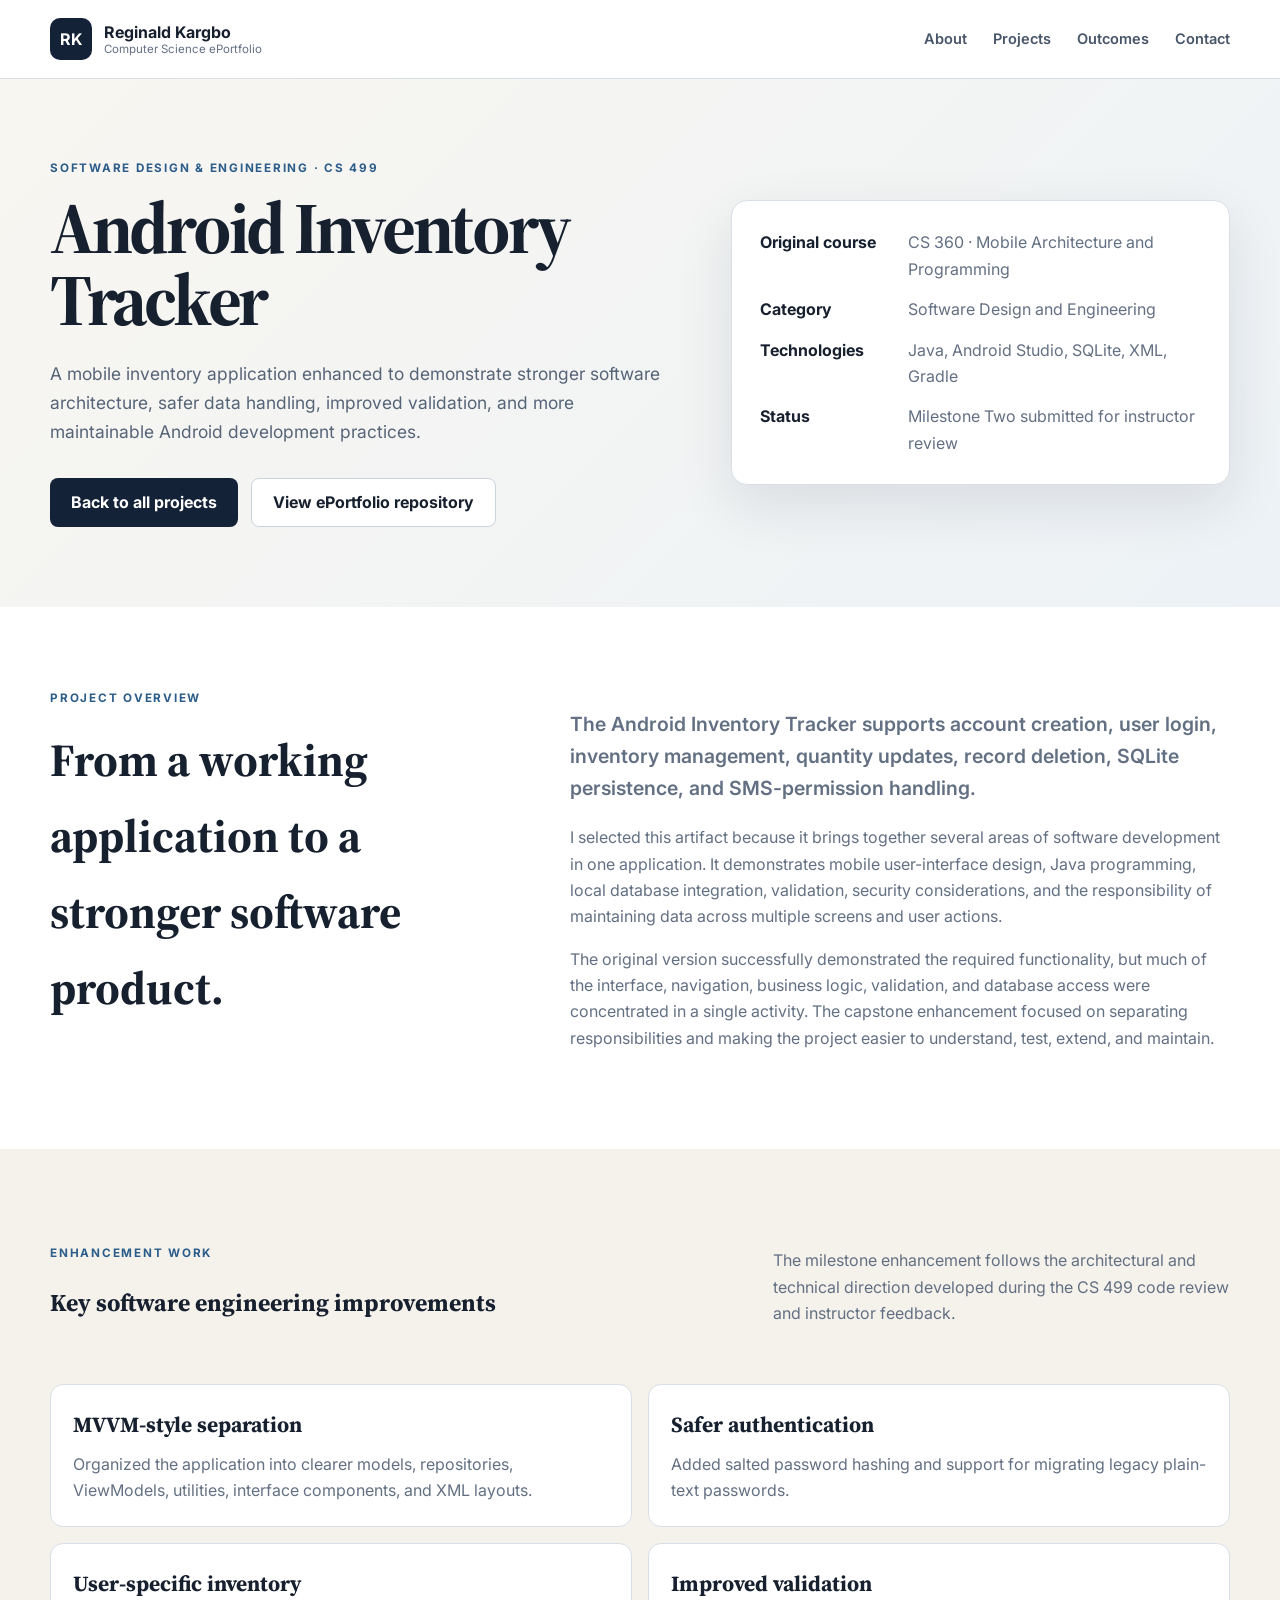
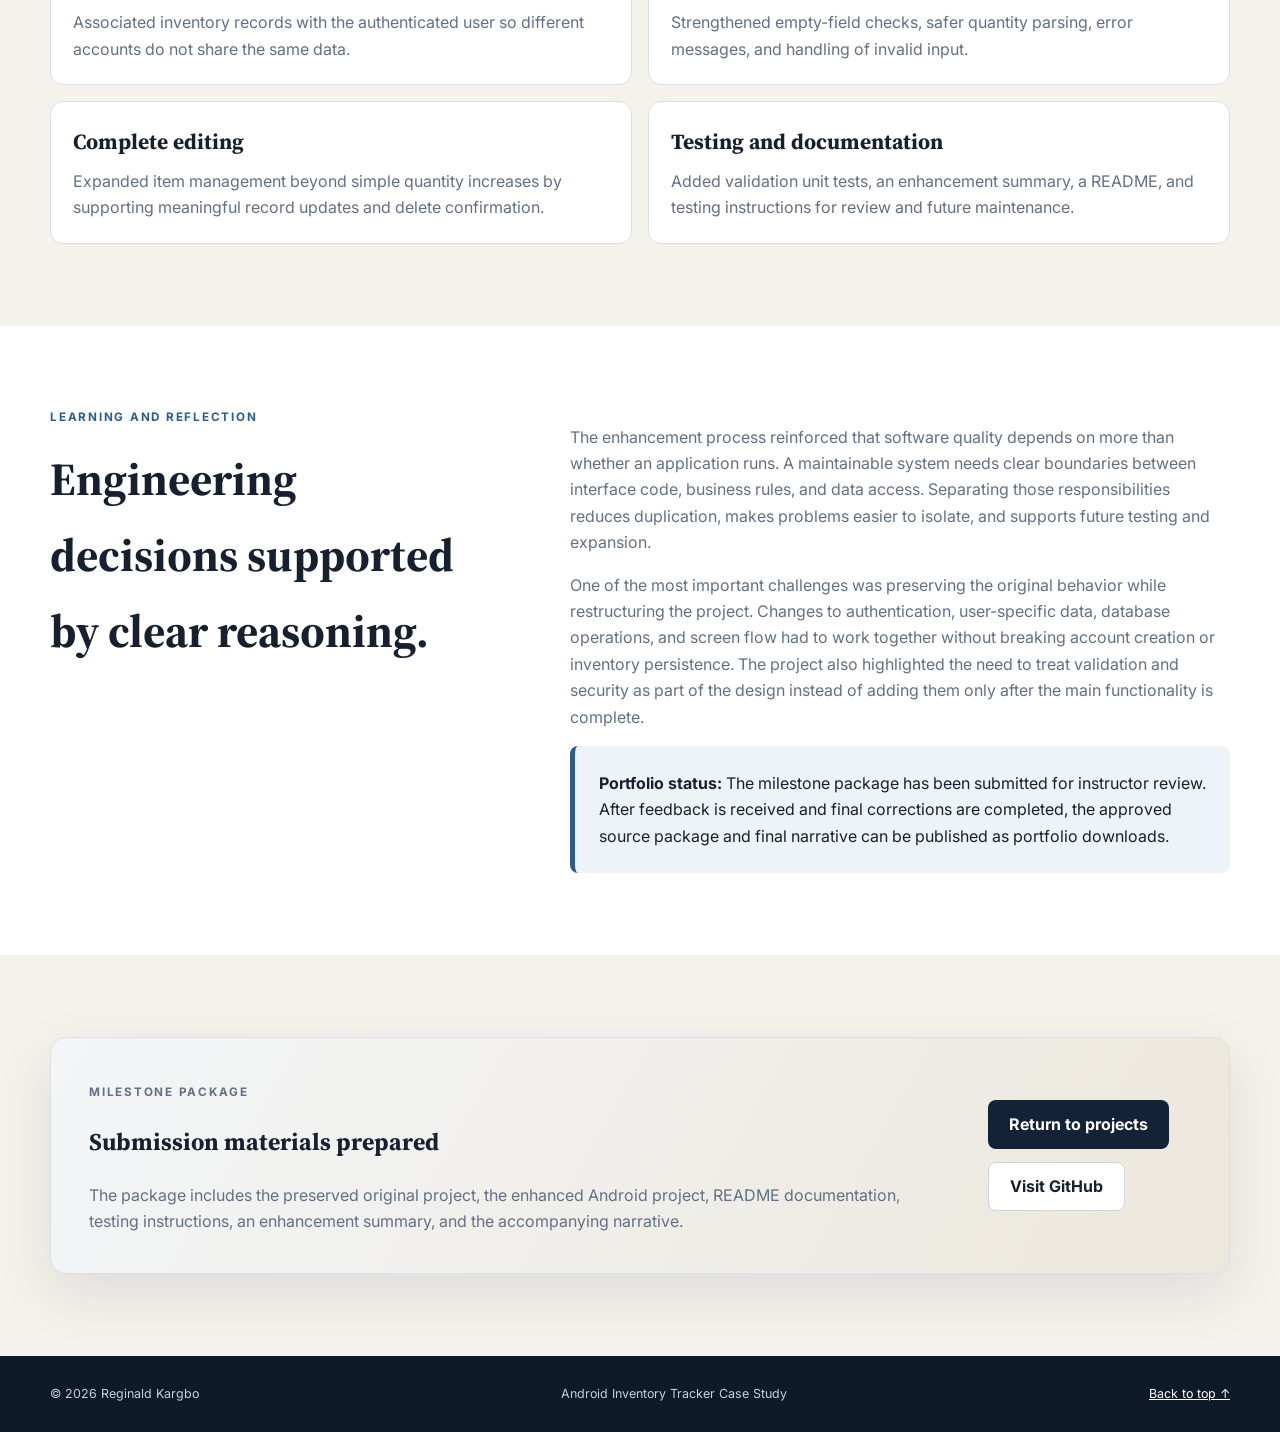
==== android-inventory-tracker.html @ a718a863 "Add Android Inventory Tracker case study page" ====
<!DOCTYPE html>
<html lang="en">
<head>
<meta charset="UTF-8"><meta name="viewport" content="width=device-width,initial-scale=1">
<meta name="description" content="Android Inventory Tracker case study by Reginald Kargbo">
<title>Android Inventory Tracker | Reginald Kargbo</title>
<link rel="preconnect" href="https://fonts.googleapis.com"><link rel="preconnect" href="https://fonts.gstatic.com" crossorigin>
<link href="https://fonts.googleapis.com/css2?family=Inter:wght@400;500;600;700&family=Source+Serif+4:wght@600;700&display=swap" rel="stylesheet">
<link rel="stylesheet" href="styles.css">
</head>
<body>
<header class="site-header"><div class="container nav">
<a class="brand" href="index.html#home"><span>RK</span><div><strong>Reginald Kargbo</strong><small>Computer Science ePortfolio</small></div></a>
<nav><a href="index.html#about">About</a><a href="index.html#projects">Projects</a><a href="index.html#outcomes">Outcomes</a><a href="index.html#contact">Contact</a></nav>
</div></header>
<main>
<section class="case-hero"><div class="container case-hero-grid">
<div><p class="eyebrow">Software Design & Engineering · CS 499</p><h1>Android Inventory Tracker</h1><p class="lead">A mobile inventory application enhanced to demonstrate stronger software architecture, safer data handling, improved validation, and more maintainable Android development practices.</p><div class="actions"><a class="btn primary" href="index.html#projects">Back to all projects</a><a class="btn secondary" href="https://github.com/reginald441/CS499-Computer-Science-Capstone" target="_blank">View ePortfolio repository</a></div></div>
<aside class="case-summary"><dl><dt>Original course</dt><dd>CS 360 · Mobile Architecture and Programming</dd><dt>Category</dt><dd>Software Design and Engineering</dd><dt>Technologies</dt><dd>Java, Android Studio, SQLite, XML, Gradle</dd><dt>Status</dt><dd>Milestone Two submitted for instructor review</dd></dl></aside>
</div></section>
<section class="case-section"><div class="container case-grid"><div><p class="label">Project overview</p><h2>From a working application to a stronger software product.</h2></div><div class="case-copy"><p class="large">The Android Inventory Tracker supports account creation, user login, inventory management, quantity updates, record deletion, SQLite persistence, and SMS-permission handling.</p><p>I selected this artifact because it brings together several areas of software development in one application. It demonstrates mobile user-interface design, Java programming, local database integration, validation, security considerations, and the responsibility of maintaining data across multiple screens and user actions.</p><p>The original version successfully demonstrated the required functionality, but much of the interface, navigation, business logic, validation, and database access were concentrated in a single activity. The capstone enhancement focused on separating responsibilities and making the project easier to understand, test, extend, and maintain.</p></div></div></section>
<section class="case-section alt"><div class="container"><div class="section-head"><div><p class="label">Enhancement work</p><h2>Key software engineering improvements</h2></div><p>The milestone enhancement follows the architectural and technical direction developed during the CS 499 code review and instructor feedback.</p></div><div class="feature-list">
<div class="feature-card"><h3>MVVM-style separation</h3><p>Organized the application into clearer models, repositories, ViewModels, utilities, interface components, and XML layouts.</p></div>
<div class="feature-card"><h3>Safer authentication</h3><p>Added salted password hashing and support for migrating legacy plain-text passwords.</p></div>
<div class="feature-card"><h3>User-specific inventory</h3><p>Associated inventory records with the authenticated user so different accounts do not share the same data.</p></div>
<div class="feature-card"><h3>Improved validation</h3><p>Strengthened empty-field checks, safer quantity parsing, error messages, and handling of invalid input.</p></div>
<div class="feature-card"><h3>Complete editing</h3><p>Expanded item management beyond simple quantity increases by supporting meaningful record updates and delete confirmation.</p></div>
<div class="feature-card"><h3>Testing and documentation</h3><p>Added validation unit tests, an enhancement summary, a README, and testing instructions for review and future maintenance.</p></div>
</div></div></section>
<section class="case-section"><div class="container case-grid"><div><p class="label">Learning and reflection</p><h2>Engineering decisions supported by clear reasoning.</h2></div><div class="case-copy"><p>The enhancement process reinforced that software quality depends on more than whether an application runs. A maintainable system needs clear boundaries between interface code, business rules, and data access. Separating those responsibilities reduces duplication, makes problems easier to isolate, and supports future testing and expansion.</p><p>One of the most important challenges was preserving the original behavior while restructuring the project. Changes to authentication, user-specific data, database operations, and screen flow had to work together without breaking account creation or inventory persistence. The project also highlighted the need to treat validation and security as part of the design instead of adding them only after the main functionality is complete.</p><div class="milestone-note"><strong>Portfolio status:</strong> The milestone package has been submitted for instructor review. After feedback is received and final corrections are completed, the approved source package and final narrative can be published as portfolio downloads.</div></div></div></section>
<section class="case-section alt"><div class="container download-panel"><div><p class="label">Milestone package</p><h2>Submission materials prepared</h2><p>The package includes the preserved original project, the enhanced Android project, README documentation, testing instructions, an enhancement summary, and the accompanying narrative.</p></div><div class="contact-actions"><a class="btn primary" href="index.html#projects">Return to projects</a><a class="btn secondary" href="https://github.com/reginald441" target="_blank">Visit GitHub</a></div></div></section>
</main>
<footer><div class="container foot"><span>© 2026 Reginald Kargbo</span><span>Android Inventory Tracker Case Study</span><a href="#top">Back to top ↑</a></div></footer>
</body></html>
---- styles.css ----
:root{--navy:#142238;--navy2:#1d304d;--cream:#f5f2ec;--white:#fff;--ink:#17202e;--muted:#637083;--line:#d9dfe7;--blue:#2c5d8a;--gold:#b88938;--green:#477464;--shadow:0 20px 55px rgba(20,34,56,.10)}
*{box-sizing:border-box}html{scroll-behavior:smooth}body{margin:0;font-family:Inter,sans-serif;color:var(--ink);background:var(--cream);line-height:1.65}a{color:inherit}.container{width:min(1180px,calc(100% - 48px));margin:auto}
.site-header{position:sticky;top:0;z-index:50;background:rgba(255,255,255,.96);border-bottom:1px solid var(--line);backdrop-filter:blur(14px)}.nav{min-height:78px;display:flex;align-items:center;justify-content:space-between;gap:30px}.brand{display:flex;align-items:center;gap:12px;text-decoration:none}.brand>span{width:42px;height:42px;display:grid;place-items:center;border-radius:10px;background:var(--navy);color:#fff;font-weight:700}.brand div{display:flex;flex-direction:column;line-height:1.25}.brand small{font-size:.72rem;color:var(--muted)}nav{display:flex;gap:26px}nav a{text-decoration:none;font-size:.91rem;font-weight:600;color:#475569}nav a:hover{color:var(--blue)}
.hero{padding:88px 0;background:linear-gradient(135deg,#f8f6f1 0%,#eef2f6 100%)}.hero-grid{display:grid;grid-template-columns:1.15fr .85fr;gap:78px;align-items:center}.eyebrow,.label{margin:0 0 14px;text-transform:uppercase;letter-spacing:.15em;font-size:.73rem;font-weight:700;color:var(--blue)}h1,h2,h3{font-family:"Source Serif 4",serif}h1{margin:0 0 25px;font-size:clamp(3.3rem,6.2vw,6rem);line-height:.98;letter-spacing:-.045em;max-width:760px}.lead{max-width:720px;color:#566477;font-size:1.09rem}.actions,.quick-links,.contact-actions{display:flex;flex-wrap:wrap;gap:13px;align-items:center}.actions{margin-top:31px}.quick-links{margin-top:25px}.quick-links a,.text-link{font-weight:600;color:var(--blue);text-decoration:none}.btn{display:inline-flex;min-height:49px;align-items:center;justify-content:center;padding:0 21px;border-radius:8px;text-decoration:none;font-weight:700}.primary{background:var(--navy);color:#fff}.secondary{background:#fff;border:1px solid #cbd3dd}.portrait-card{position:relative;max-width:445px;margin-left:auto}.portrait-card img{width:100%;aspect-ratio:1/1.08;object-fit:cover;border-radius:18px;display:block;box-shadow:var(--shadow)}.portrait-caption{position:absolute;left:20px;right:20px;bottom:20px;display:flex;align-items:center;gap:12px;padding:15px;background:rgba(255,255,255,.94);border-radius:12px;box-shadow:0 12px 30px rgba(0,0,0,.15)}.portrait-caption>span{width:10px;height:10px;border-radius:50%;background:var(--green)}.portrait-caption div{display:flex;flex-direction:column}.portrait-caption small{color:var(--muted);font-size:.72rem}
.section{padding:96px 0}.about{background:#fff}.two-col{display:grid;grid-template-columns:.85fr 1.15fr;gap:90px}.section h2{font-size:clamp(2.4rem,4vw,4rem);line-height:1.05;margin:0}.large{font-size:1.22rem;font-weight:600}.two-col p{color:var(--muted)}.skills,.tags{display:flex;flex-wrap:wrap;gap:9px;margin-top:28px}.skills span,.tags span{padding:8px 12px;border:1px solid var(--line);border-radius:999px;background:#fafafa;font-size:.78rem;font-weight:600;color:#526071}
.projects{background:var(--cream)}.section-head{display:grid;grid-template-columns:1fr .7fr;gap:70px;align-items:end;margin-bottom:42px}.section-head>p{color:var(--muted)}.project-grid{display:grid;grid-template-columns:repeat(3,1fr);gap:22px}.project{background:#fff;border:1px solid var(--line);border-radius:16px;overflow:hidden;box-shadow:var(--shadow)}.project-bar{height:7px}.blue{background:var(--blue)}.gold{background:var(--gold)}.green{background:var(--green)}.project-body{padding:27px}.meta{display:flex;justify-content:space-between;gap:12px;font-size:.68rem;text-transform:uppercase;letter-spacing:.08em;color:var(--muted)}.meta b{font-size:.65rem}.project h3{font-size:2rem;line-height:1.1;margin:18px 0 6px}.course{font-size:.78rem;color:var(--muted);font-style:italic}.project h4{margin:23px 0 10px;font-size:.78rem;text-transform:uppercase;letter-spacing:.1em}.project ul{padding-left:18px;color:#566477}.project li+li{margin-top:7px}.project-link{display:inline-flex;margin-top:18px;color:var(--blue);font-weight:700;text-decoration:none}.project-link:hover{text-decoration:underline}
.outcomes{background:var(--navy);color:#fff}.label.light{color:#c9a75f}.outcomes .two-col p{color:#cbd5e1}.outcome-list{border-top:1px solid rgba(255,255,255,.18)}.outcome-list div{display:grid;grid-template-columns:50px 1fr;gap:15px;padding:21px 0;border-bottom:1px solid rgba(255,255,255,.18)}.outcome-list b{color:#d7b566}.outcome-list p{margin:0}
.contact{background:#fff}.contact-card{display:flex;align-items:center;justify-content:space-between;gap:55px;padding:52px 58px;border:1px solid var(--line);border-radius:18px;background:linear-gradient(120deg,#f3f5f7,#ece7dc);box-shadow:var(--shadow)}.contact-card p{max-width:700px;color:var(--muted)}footer{padding:28px 0;background:#0e1929;color:#c7d0dd}.foot{display:flex;justify-content:space-between;gap:25px;font-size:.78rem}.foot a{color:#fff}
.case-hero{padding:80px 0;background:linear-gradient(135deg,#f8f6f1 0%,#edf2f6 100%)}.case-hero-grid{display:grid;grid-template-columns:1.1fr .9fr;gap:70px;align-items:center}.case-hero h1{font-size:clamp(3rem,5.7vw,5.5rem)}.case-summary{padding:28px;border:1px solid var(--line);border-radius:16px;background:#fff;box-shadow:var(--shadow)}.case-summary dl{display:grid;grid-template-columns:130px 1fr;gap:14px 18px;margin:0}.case-summary dt{font-weight:700}.case-summary dd{margin:0;color:var(--muted)}.case-section{padding:82px 0;background:#fff}.case-section.alt{background:var(--cream)}.case-grid{display:grid;grid-template-columns:.8fr 1.2fr;gap:80px}.case-grid h2{font-size:clamp(2.2rem,3.6vw,3.5rem);margin:0}.case-copy p{color:var(--muted)}.feature-list{display:grid;grid-template-columns:repeat(2,1fr);gap:16px;margin-top:28px}.feature-card{padding:22px;border:1px solid var(--line);border-radius:13px;background:#fff}.feature-card h3{margin:0 0 8px;font-size:1.35rem}.feature-card p{margin:0;color:var(--muted)}.milestone-note{padding:24px;border-left:5px solid var(--blue);background:#eef3f8;border-radius:8px}.download-panel{display:flex;justify-content:space-between;align-items:center;gap:36px;padding:38px;border:1px solid var(--line);border-radius:16px;background:linear-gradient(120deg,#f3f5f7,#ece7dc);box-shadow:var(--shadow)}.download-panel p{margin:7px 0 0;color:var(--muted)}
@media(max-width:980px){.hero-grid,.two-col,.section-head,.case-hero-grid,.case-grid{grid-template-columns:1fr;gap:42px}.portrait-card{margin:0;max-width:520px}.project-grid{grid-template-columns:1fr}.contact-card,.download-panel{align-items:flex-start;flex-direction:column}.feature-list{grid-template-columns:1fr}}
@media(max-width:720px){.container{width:min(100% - 30px,1180px)}.nav{min-height:68px}.brand div,nav a:not(:last-child){display:none}nav{gap:12px}.hero{padding:64px 0}.section,.case-section{padding:70px 0}h1{font-size:clamp(2.8rem,13vw,4.2rem)}.contact-card{padding:32px 24px}.foot{flex-direction:column}.meta{align-items:flex-start;flex-direction:column}.case-summary dl{grid-template-columns:1fr}.download-panel{padding:28px 22px}}
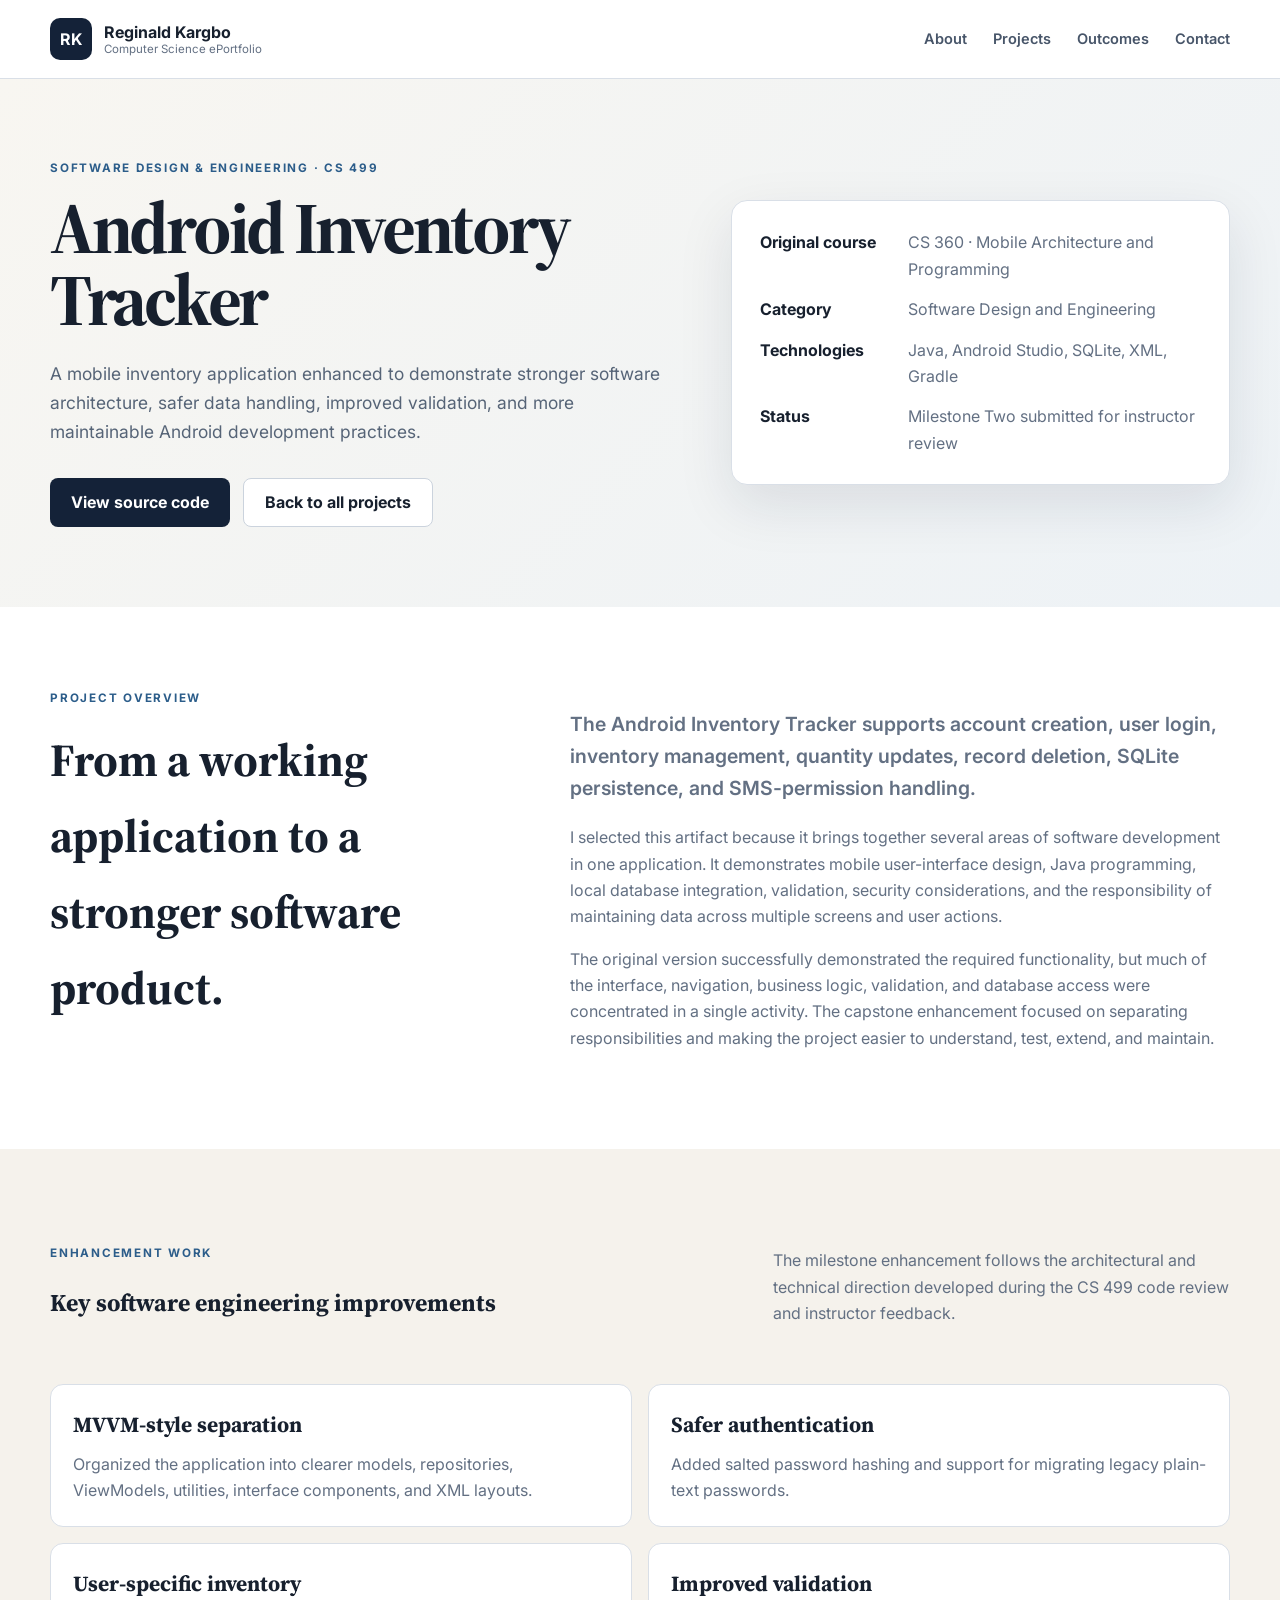
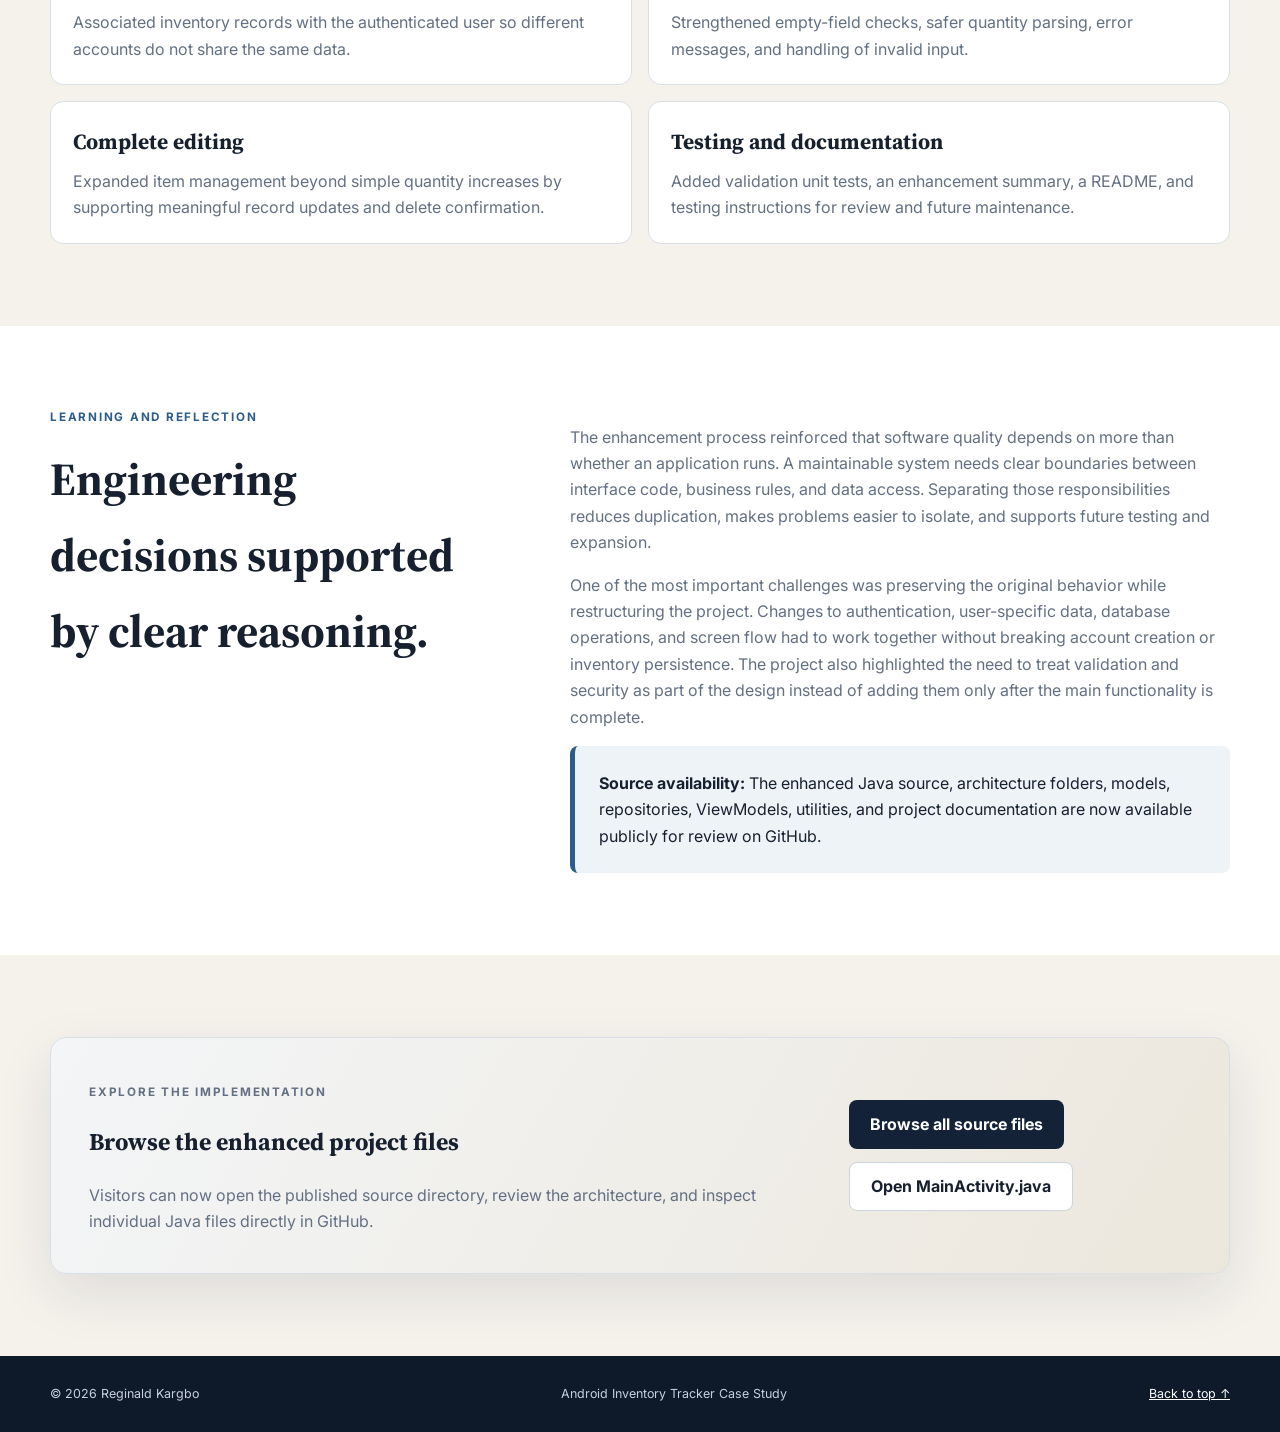
==== commit 6f0c77d6: "Link Android case study to browsable source code" ====
--- a/android-inventory-tracker.html
+++ b/android-inventory-tracker.html
@@ -15,7 +15,7 @@
 </div></header>
 <main>
 <section class="case-hero"><div class="container case-hero-grid">
-<div><p class="eyebrow">Software Design & Engineering · CS 499</p><h1>Android Inventory Tracker</h1><p class="lead">A mobile inventory application enhanced to demonstrate stronger software architecture, safer data handling, improved validation, and more maintainable Android development practices.</p><div class="actions"><a class="btn primary" href="index.html#projects">Back to all projects</a><a class="btn secondary" href="https://github.com/reginald441/CS499-Computer-Science-Capstone" target="_blank">View ePortfolio repository</a></div></div>
+<div><p class="eyebrow">Software Design & Engineering · CS 499</p><h1>Android Inventory Tracker</h1><p class="lead">A mobile inventory application enhanced to demonstrate stronger software architecture, safer data handling, improved validation, and more maintainable Android development practices.</p><div class="actions"><a class="btn primary" href="https://github.com/reginald441/CS499-Computer-Science-Capstone/tree/main/projects/android-inventory-tracker" target="_blank">View source code</a><a class="btn secondary" href="index.html#projects">Back to all projects</a></div></div>
 <aside class="case-summary"><dl><dt>Original course</dt><dd>CS 360 · Mobile Architecture and Programming</dd><dt>Category</dt><dd>Software Design and Engineering</dd><dt>Technologies</dt><dd>Java, Android Studio, SQLite, XML, Gradle</dd><dt>Status</dt><dd>Milestone Two submitted for instructor review</dd></dl></aside>
 </div></section>
 <section class="case-section"><div class="container case-grid"><div><p class="label">Project overview</p><h2>From a working application to a stronger software product.</h2></div><div class="case-copy"><p class="large">The Android Inventory Tracker supports account creation, user login, inventory management, quantity updates, record deletion, SQLite persistence, and SMS-permission handling.</p><p>I selected this artifact because it brings together several areas of software development in one application. It demonstrates mobile user-interface design, Java programming, local database integration, validation, security considerations, and the responsibility of maintaining data across multiple screens and user actions.</p><p>The original version successfully demonstrated the required functionality, but much of the interface, navigation, business logic, validation, and database access were concentrated in a single activity. The capstone enhancement focused on separating responsibilities and making the project easier to understand, test, extend, and maintain.</p></div></div></section>
@@ -27,8 +27,8 @@
 <div class="feature-card"><h3>Complete editing</h3><p>Expanded item management beyond simple quantity increases by supporting meaningful record updates and delete confirmation.</p></div>
 <div class="feature-card"><h3>Testing and documentation</h3><p>Added validation unit tests, an enhancement summary, a README, and testing instructions for review and future maintenance.</p></div>
 </div></div></section>
-<section class="case-section"><div class="container case-grid"><div><p class="label">Learning and reflection</p><h2>Engineering decisions supported by clear reasoning.</h2></div><div class="case-copy"><p>The enhancement process reinforced that software quality depends on more than whether an application runs. A maintainable system needs clear boundaries between interface code, business rules, and data access. Separating those responsibilities reduces duplication, makes problems easier to isolate, and supports future testing and expansion.</p><p>One of the most important challenges was preserving the original behavior while restructuring the project. Changes to authentication, user-specific data, database operations, and screen flow had to work together without breaking account creation or inventory persistence. The project also highlighted the need to treat validation and security as part of the design instead of adding them only after the main functionality is complete.</p><div class="milestone-note"><strong>Portfolio status:</strong> The milestone package has been submitted for instructor review. After feedback is received and final corrections are completed, the approved source package and final narrative can be published as portfolio downloads.</div></div></div></section>
-<section class="case-section alt"><div class="container download-panel"><div><p class="label">Milestone package</p><h2>Submission materials prepared</h2><p>The package includes the preserved original project, the enhanced Android project, README documentation, testing instructions, an enhancement summary, and the accompanying narrative.</p></div><div class="contact-actions"><a class="btn primary" href="index.html#projects">Return to projects</a><a class="btn secondary" href="https://github.com/reginald441" target="_blank">Visit GitHub</a></div></div></section>
+<section class="case-section"><div class="container case-grid"><div><p class="label">Learning and reflection</p><h2>Engineering decisions supported by clear reasoning.</h2></div><div class="case-copy"><p>The enhancement process reinforced that software quality depends on more than whether an application runs. A maintainable system needs clear boundaries between interface code, business rules, and data access. Separating those responsibilities reduces duplication, makes problems easier to isolate, and supports future testing and expansion.</p><p>One of the most important challenges was preserving the original behavior while restructuring the project. Changes to authentication, user-specific data, database operations, and screen flow had to work together without breaking account creation or inventory persistence. The project also highlighted the need to treat validation and security as part of the design instead of adding them only after the main functionality is complete.</p><div class="milestone-note"><strong>Source availability:</strong> The enhanced Java source, architecture folders, models, repositories, ViewModels, utilities, and project documentation are now available publicly for review on GitHub.</div></div></div></section>
+<section class="case-section alt"><div class="container download-panel"><div><p class="label">Explore the implementation</p><h2>Browse the enhanced project files</h2><p>Visitors can now open the published source directory, review the architecture, and inspect individual Java files directly in GitHub.</p></div><div class="contact-actions"><a class="btn primary" href="https://github.com/reginald441/CS499-Computer-Science-Capstone/tree/main/projects/android-inventory-tracker" target="_blank">Browse all source files</a><a class="btn secondary" href="https://github.com/reginald441/CS499-Computer-Science-Capstone/blob/main/projects/android-inventory-tracker/app/src/main/java/com/example/reginaldkargboandroidapp/MainActivity.java" target="_blank">Open MainActivity.java</a></div></div></section>
 </main>
 <footer><div class="container foot"><span>© 2026 Reginald Kargbo</span><span>Android Inventory Tracker Case Study</span><a href="#top">Back to top ↑</a></div></footer>
 </body></html>
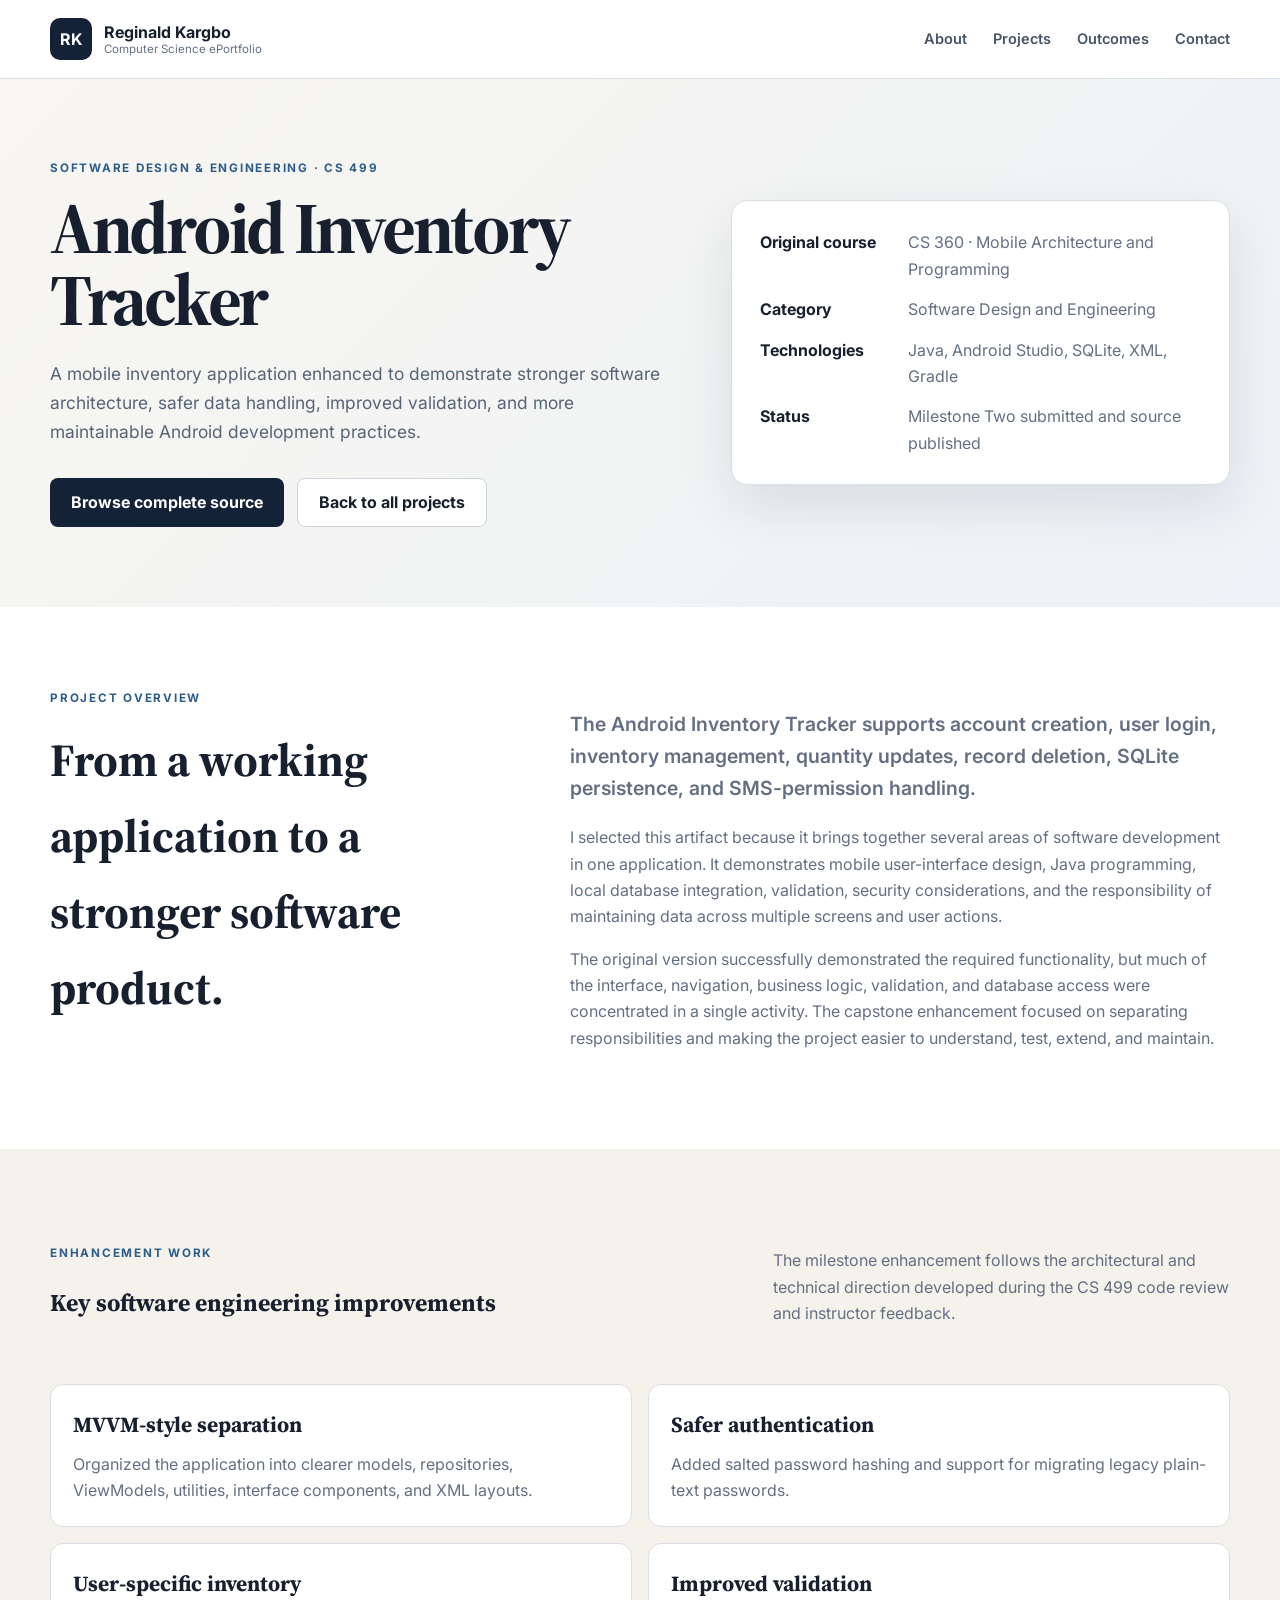
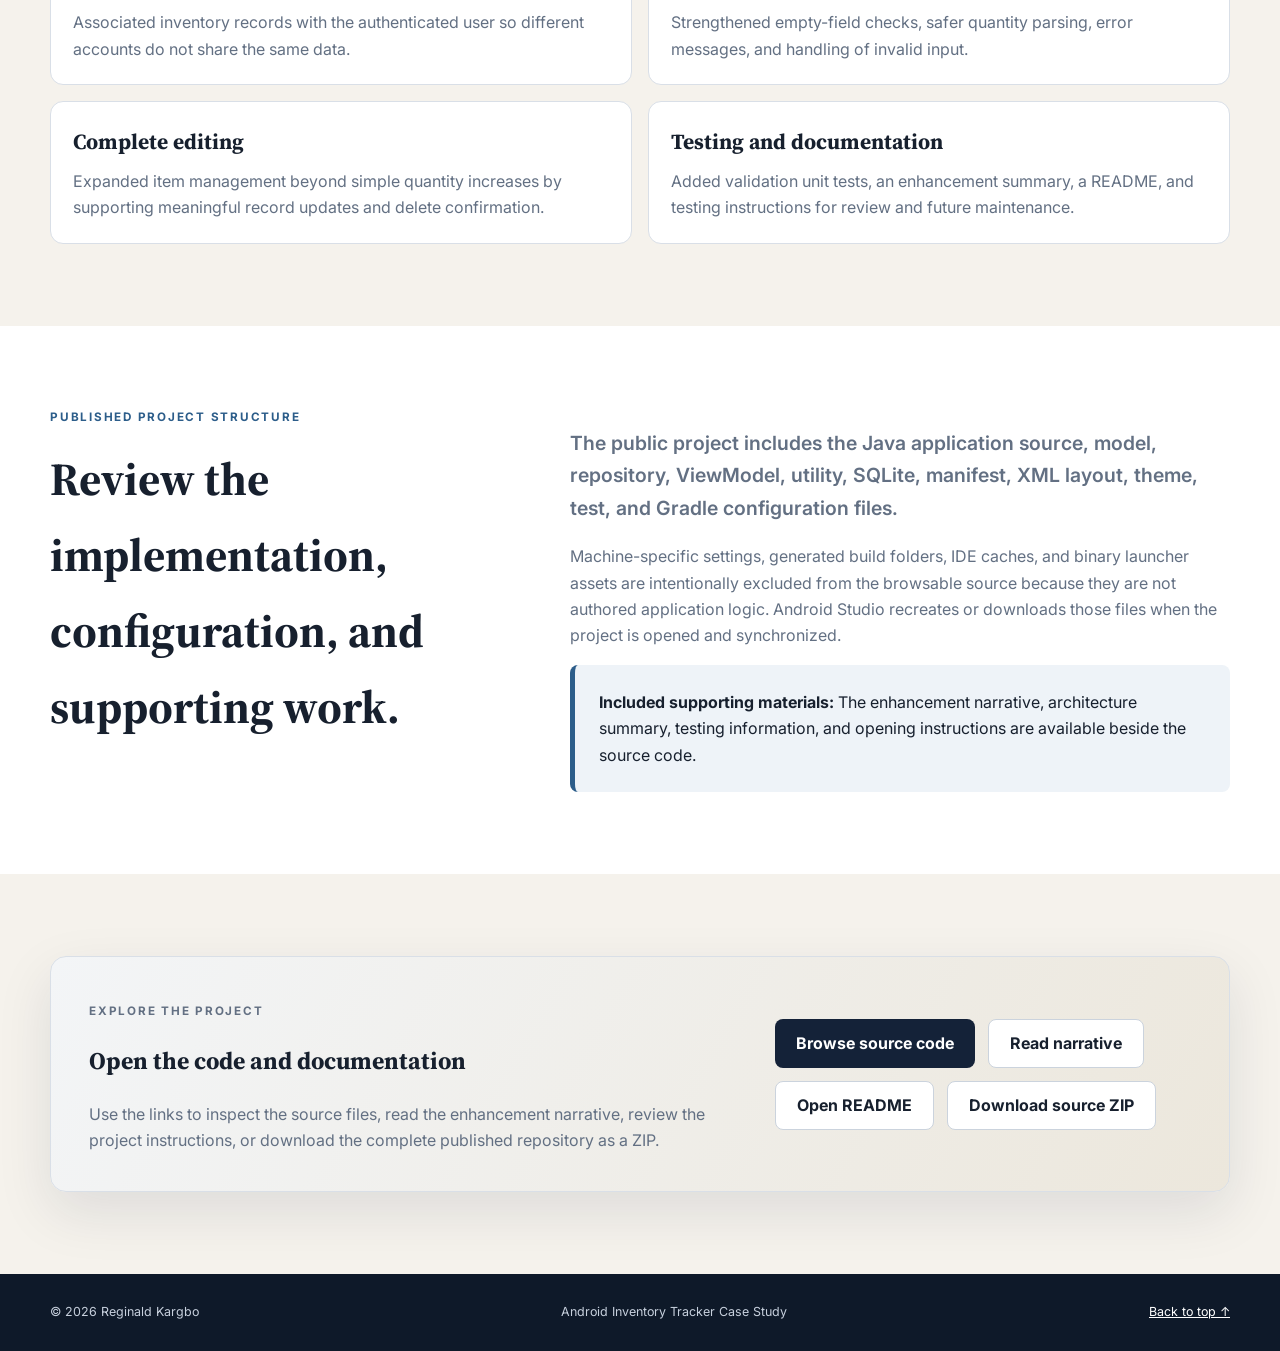
==== commit 6b131ac1: "Complete Android case study source and documentation links" ====
--- a/android-inventory-tracker.html
+++ b/android-inventory-tracker.html
@@ -15,8 +15,8 @@
 </div></header>
 <main>
 <section class="case-hero"><div class="container case-hero-grid">
-<div><p class="eyebrow">Software Design & Engineering · CS 499</p><h1>Android Inventory Tracker</h1><p class="lead">A mobile inventory application enhanced to demonstrate stronger software architecture, safer data handling, improved validation, and more maintainable Android development practices.</p><div class="actions"><a class="btn primary" href="https://github.com/reginald441/CS499-Computer-Science-Capstone/tree/main/projects/android-inventory-tracker" target="_blank">View source code</a><a class="btn secondary" href="index.html#projects">Back to all projects</a></div></div>
-<aside class="case-summary"><dl><dt>Original course</dt><dd>CS 360 · Mobile Architecture and Programming</dd><dt>Category</dt><dd>Software Design and Engineering</dd><dt>Technologies</dt><dd>Java, Android Studio, SQLite, XML, Gradle</dd><dt>Status</dt><dd>Milestone Two submitted for instructor review</dd></dl></aside>
+<div><p class="eyebrow">Software Design & Engineering · CS 499</p><h1>Android Inventory Tracker</h1><p class="lead">A mobile inventory application enhanced to demonstrate stronger software architecture, safer data handling, improved validation, and more maintainable Android development practices.</p><div class="actions"><a class="btn primary" href="https://github.com/reginald441/CS499-Computer-Science-Capstone/tree/main/projects/android-inventory-tracker" target="_blank">Browse complete source</a><a class="btn secondary" href="index.html#projects">Back to all projects</a></div></div>
+<aside class="case-summary"><dl><dt>Original course</dt><dd>CS 360 · Mobile Architecture and Programming</dd><dt>Category</dt><dd>Software Design and Engineering</dd><dt>Technologies</dt><dd>Java, Android Studio, SQLite, XML, Gradle</dd><dt>Status</dt><dd>Milestone Two submitted and source published</dd></dl></aside>
 </div></section>
 <section class="case-section"><div class="container case-grid"><div><p class="label">Project overview</p><h2>From a working application to a stronger software product.</h2></div><div class="case-copy"><p class="large">The Android Inventory Tracker supports account creation, user login, inventory management, quantity updates, record deletion, SQLite persistence, and SMS-permission handling.</p><p>I selected this artifact because it brings together several areas of software development in one application. It demonstrates mobile user-interface design, Java programming, local database integration, validation, security considerations, and the responsibility of maintaining data across multiple screens and user actions.</p><p>The original version successfully demonstrated the required functionality, but much of the interface, navigation, business logic, validation, and database access were concentrated in a single activity. The capstone enhancement focused on separating responsibilities and making the project easier to understand, test, extend, and maintain.</p></div></div></section>
 <section class="case-section alt"><div class="container"><div class="section-head"><div><p class="label">Enhancement work</p><h2>Key software engineering improvements</h2></div><p>The milestone enhancement follows the architectural and technical direction developed during the CS 499 code review and instructor feedback.</p></div><div class="feature-list">
@@ -27,8 +27,8 @@
 <div class="feature-card"><h3>Complete editing</h3><p>Expanded item management beyond simple quantity increases by supporting meaningful record updates and delete confirmation.</p></div>
 <div class="feature-card"><h3>Testing and documentation</h3><p>Added validation unit tests, an enhancement summary, a README, and testing instructions for review and future maintenance.</p></div>
 </div></div></section>
-<section class="case-section"><div class="container case-grid"><div><p class="label">Learning and reflection</p><h2>Engineering decisions supported by clear reasoning.</h2></div><div class="case-copy"><p>The enhancement process reinforced that software quality depends on more than whether an application runs. A maintainable system needs clear boundaries between interface code, business rules, and data access. Separating those responsibilities reduces duplication, makes problems easier to isolate, and supports future testing and expansion.</p><p>One of the most important challenges was preserving the original behavior while restructuring the project. Changes to authentication, user-specific data, database operations, and screen flow had to work together without breaking account creation or inventory persistence. The project also highlighted the need to treat validation and security as part of the design instead of adding them only after the main functionality is complete.</p><div class="milestone-note"><strong>Source availability:</strong> The enhanced Java source, architecture folders, models, repositories, ViewModels, utilities, and project documentation are now available publicly for review on GitHub.</div></div></div></section>
-<section class="case-section alt"><div class="container download-panel"><div><p class="label">Explore the implementation</p><h2>Browse the enhanced project files</h2><p>Visitors can now open the published source directory, review the architecture, and inspect individual Java files directly in GitHub.</p></div><div class="contact-actions"><a class="btn primary" href="https://github.com/reginald441/CS499-Computer-Science-Capstone/tree/main/projects/android-inventory-tracker" target="_blank">Browse all source files</a><a class="btn secondary" href="https://github.com/reginald441/CS499-Computer-Science-Capstone/blob/main/projects/android-inventory-tracker/app/src/main/java/com/example/reginaldkargboandroidapp/MainActivity.java" target="_blank">Open MainActivity.java</a></div></div></section>
+<section class="case-section"><div class="container case-grid"><div><p class="label">Published project structure</p><h2>Review the implementation, configuration, and supporting work.</h2></div><div class="case-copy"><p class="large">The public project includes the Java application source, model, repository, ViewModel, utility, SQLite, manifest, XML layout, theme, test, and Gradle configuration files.</p><p>Machine-specific settings, generated build folders, IDE caches, and binary launcher assets are intentionally excluded from the browsable source because they are not authored application logic. Android Studio recreates or downloads those files when the project is opened and synchronized.</p><div class="milestone-note"><strong>Included supporting materials:</strong> The enhancement narrative, architecture summary, testing information, and opening instructions are available beside the source code.</div></div></div></section>
+<section class="case-section alt"><div class="container download-panel"><div><p class="label">Explore the project</p><h2>Open the code and documentation</h2><p>Use the links to inspect the source files, read the enhancement narrative, review the project instructions, or download the complete published repository as a ZIP.</p></div><div class="contact-actions"><a class="btn primary" href="https://github.com/reginald441/CS499-Computer-Science-Capstone/tree/main/projects/android-inventory-tracker" target="_blank">Browse source code</a><a class="btn secondary" href="https://github.com/reginald441/CS499-Computer-Science-Capstone/blob/main/projects/android-inventory-tracker/ENHANCEMENT_NARRATIVE.md" target="_blank">Read narrative</a><a class="btn secondary" href="https://github.com/reginald441/CS499-Computer-Science-Capstone/blob/main/projects/android-inventory-tracker/README.md" target="_blank">Open README</a><a class="btn secondary" href="https://github.com/reginald441/CS499-Computer-Science-Capstone/archive/refs/heads/main.zip">Download source ZIP</a></div></div></section>
 </main>
 <footer><div class="container foot"><span>© 2026 Reginald Kargbo</span><span>Android Inventory Tracker Case Study</span><a href="#top">Back to top ↑</a></div></footer>
-</body></html>+</body></html>
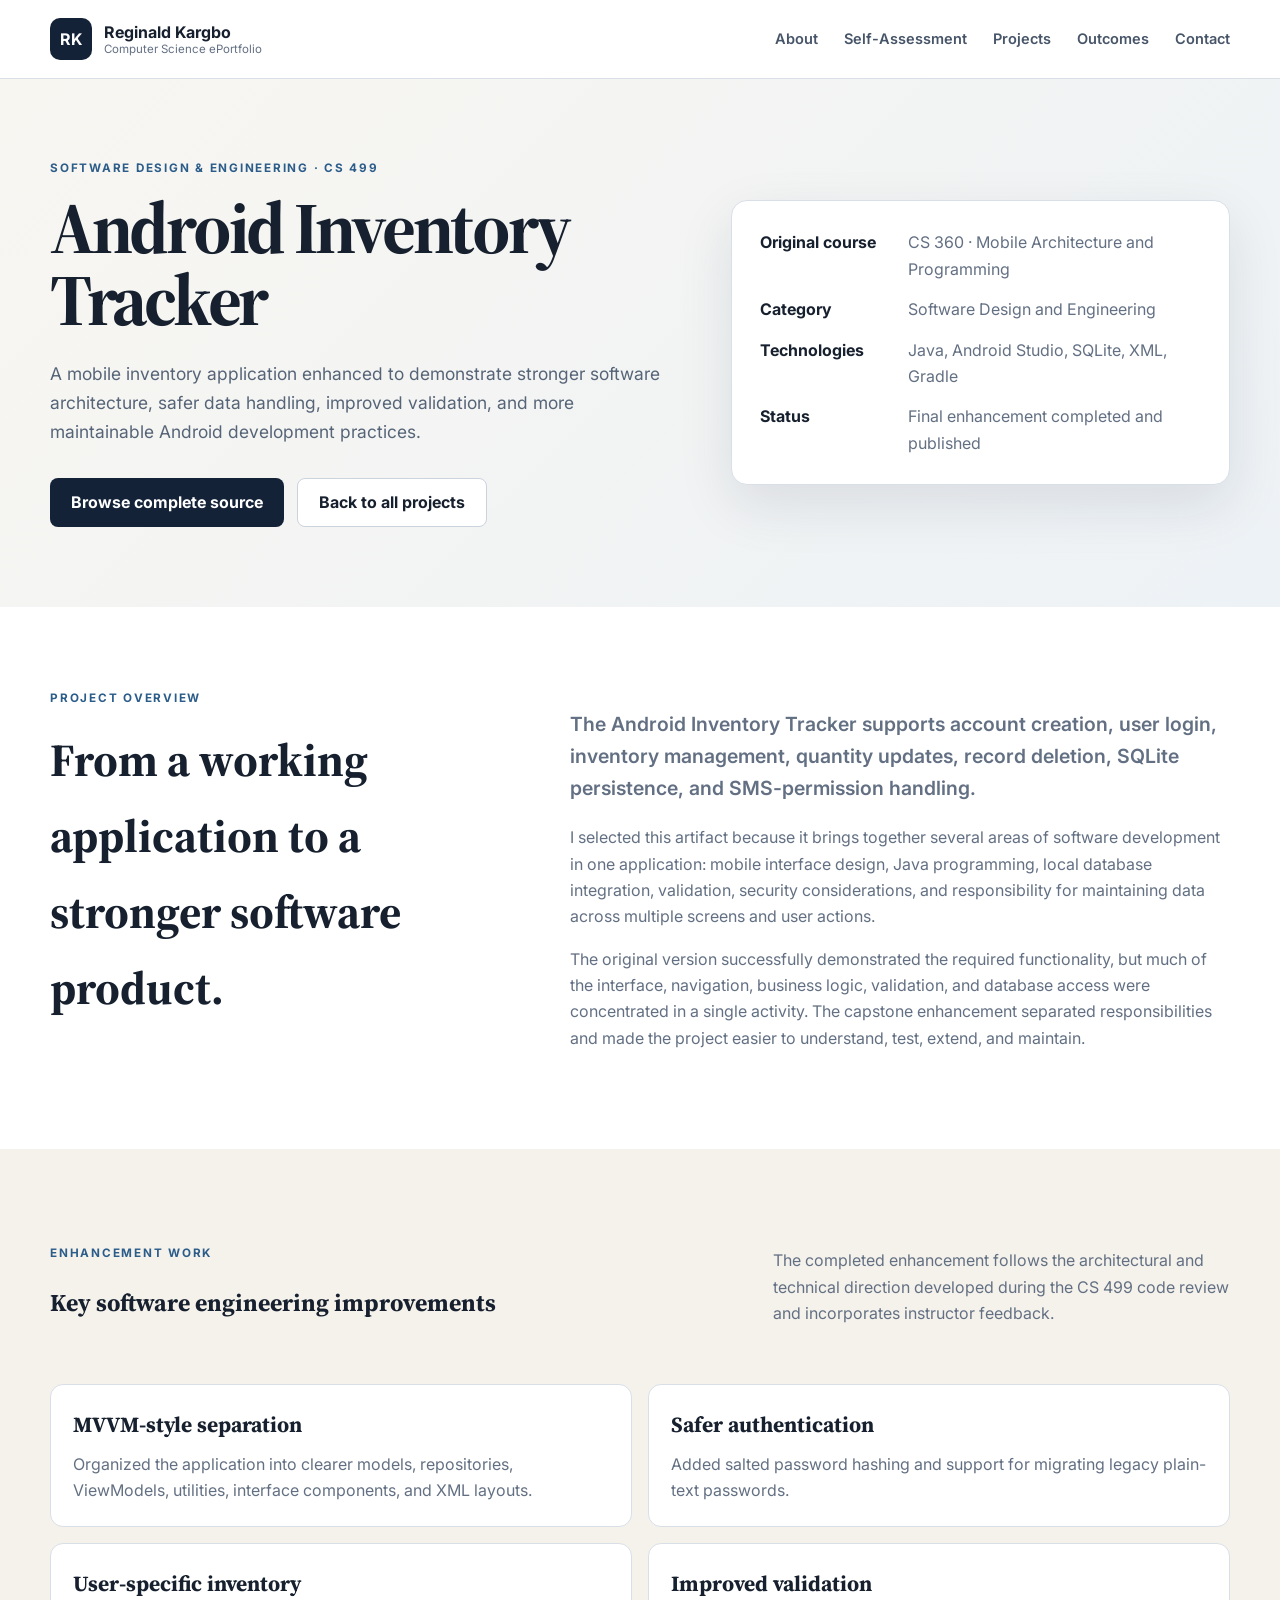
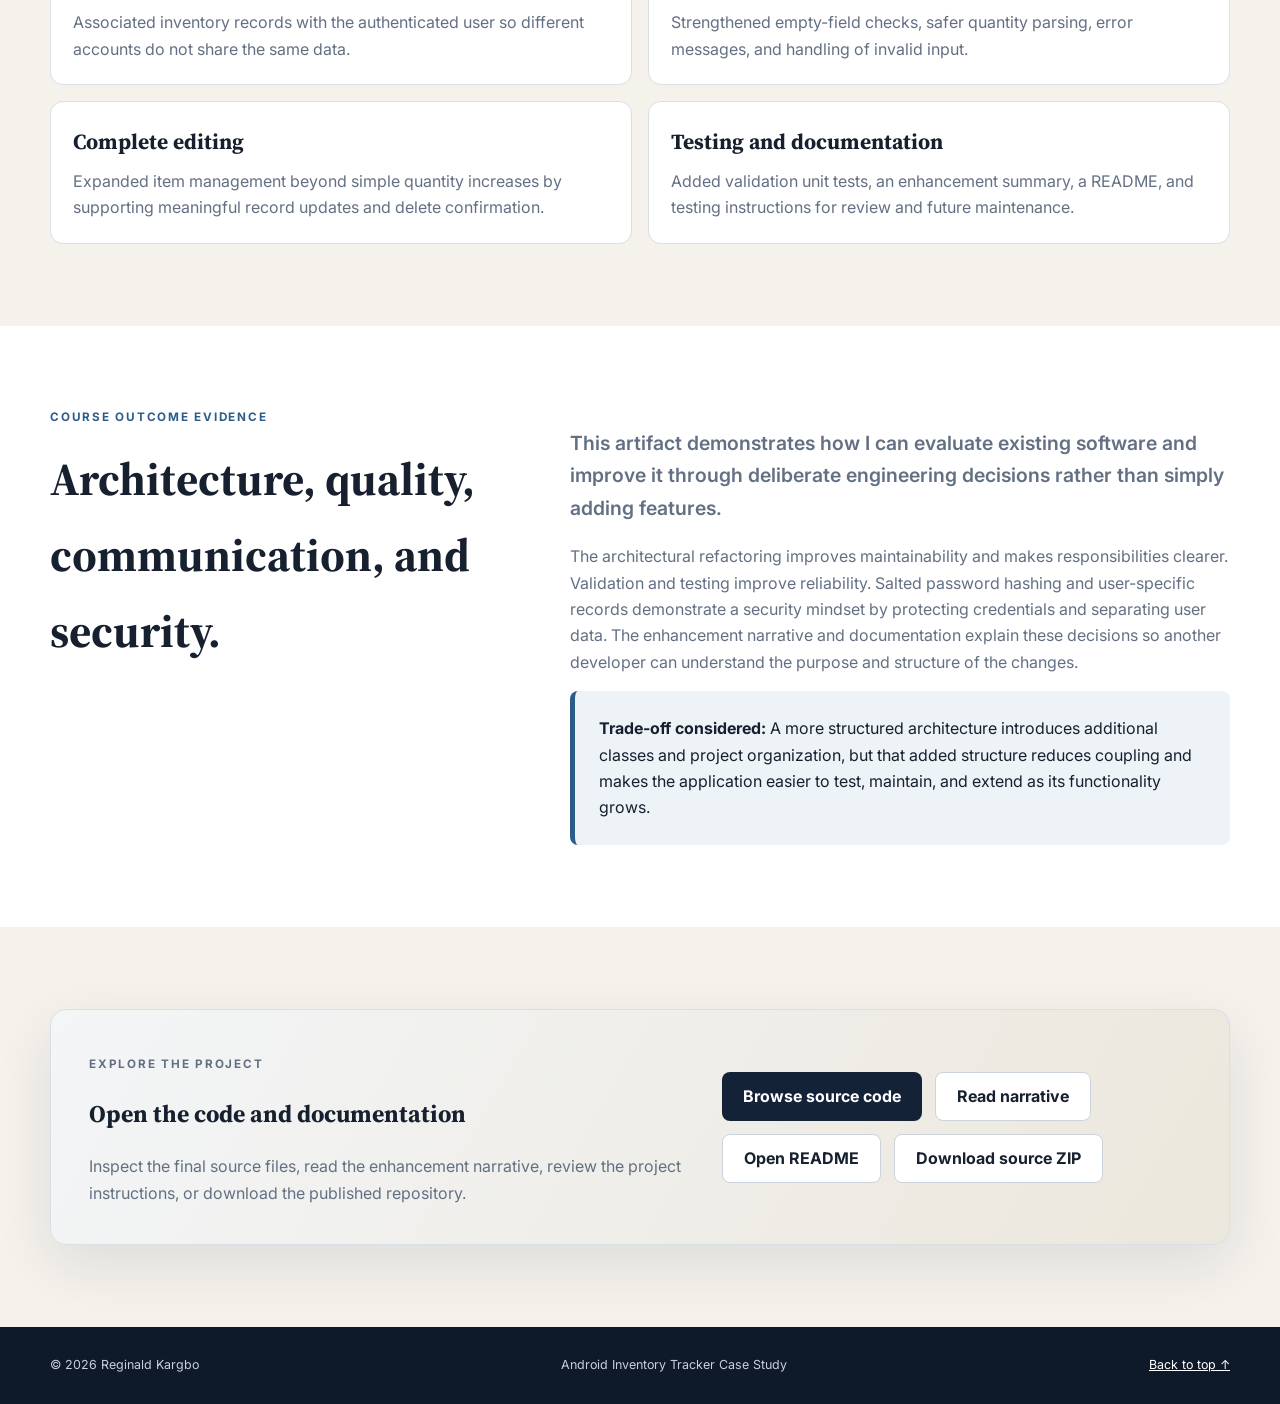
==== commit 70739bf0: "Finalize Android case study status" ====
--- a/android-inventory-tracker.html
+++ b/android-inventory-tracker.html
@@ -1,34 +1,8 @@
 <!DOCTYPE html>
-<html lang="en">
-<head>
-<meta charset="UTF-8"><meta name="viewport" content="width=device-width,initial-scale=1">
-<meta name="description" content="Android Inventory Tracker case study by Reginald Kargbo">
-<title>Android Inventory Tracker | Reginald Kargbo</title>
-<link rel="preconnect" href="https://fonts.googleapis.com"><link rel="preconnect" href="https://fonts.gstatic.com" crossorigin>
-<link href="https://fonts.googleapis.com/css2?family=Inter:wght@400;500;600;700&family=Source+Serif+4:wght@600;700&display=swap" rel="stylesheet">
-<link rel="stylesheet" href="styles.css">
-</head>
-<body>
-<header class="site-header"><div class="container nav">
-<a class="brand" href="index.html#home"><span>RK</span><div><strong>Reginald Kargbo</strong><small>Computer Science ePortfolio</small></div></a>
-<nav><a href="index.html#about">About</a><a href="index.html#projects">Projects</a><a href="index.html#outcomes">Outcomes</a><a href="index.html#contact">Contact</a></nav>
-</div></header>
-<main>
-<section class="case-hero"><div class="container case-hero-grid">
-<div><p class="eyebrow">Software Design & Engineering · CS 499</p><h1>Android Inventory Tracker</h1><p class="lead">A mobile inventory application enhanced to demonstrate stronger software architecture, safer data handling, improved validation, and more maintainable Android development practices.</p><div class="actions"><a class="btn primary" href="https://github.com/reginald441/CS499-Computer-Science-Capstone/tree/main/projects/android-inventory-tracker" target="_blank">Browse complete source</a><a class="btn secondary" href="index.html#projects">Back to all projects</a></div></div>
-<aside class="case-summary"><dl><dt>Original course</dt><dd>CS 360 · Mobile Architecture and Programming</dd><dt>Category</dt><dd>Software Design and Engineering</dd><dt>Technologies</dt><dd>Java, Android Studio, SQLite, XML, Gradle</dd><dt>Status</dt><dd>Milestone Two submitted and source published</dd></dl></aside>
-</div></section>
-<section class="case-section"><div class="container case-grid"><div><p class="label">Project overview</p><h2>From a working application to a stronger software product.</h2></div><div class="case-copy"><p class="large">The Android Inventory Tracker supports account creation, user login, inventory management, quantity updates, record deletion, SQLite persistence, and SMS-permission handling.</p><p>I selected this artifact because it brings together several areas of software development in one application. It demonstrates mobile user-interface design, Java programming, local database integration, validation, security considerations, and the responsibility of maintaining data across multiple screens and user actions.</p><p>The original version successfully demonstrated the required functionality, but much of the interface, navigation, business logic, validation, and database access were concentrated in a single activity. The capstone enhancement focused on separating responsibilities and making the project easier to understand, test, extend, and maintain.</p></div></div></section>
-<section class="case-section alt"><div class="container"><div class="section-head"><div><p class="label">Enhancement work</p><h2>Key software engineering improvements</h2></div><p>The milestone enhancement follows the architectural and technical direction developed during the CS 499 code review and instructor feedback.</p></div><div class="feature-list">
-<div class="feature-card"><h3>MVVM-style separation</h3><p>Organized the application into clearer models, repositories, ViewModels, utilities, interface components, and XML layouts.</p></div>
-<div class="feature-card"><h3>Safer authentication</h3><p>Added salted password hashing and support for migrating legacy plain-text passwords.</p></div>
-<div class="feature-card"><h3>User-specific inventory</h3><p>Associated inventory records with the authenticated user so different accounts do not share the same data.</p></div>
-<div class="feature-card"><h3>Improved validation</h3><p>Strengthened empty-field checks, safer quantity parsing, error messages, and handling of invalid input.</p></div>
-<div class="feature-card"><h3>Complete editing</h3><p>Expanded item management beyond simple quantity increases by supporting meaningful record updates and delete confirmation.</p></div>
-<div class="feature-card"><h3>Testing and documentation</h3><p>Added validation unit tests, an enhancement summary, a README, and testing instructions for review and future maintenance.</p></div>
-</div></div></section>
-<section class="case-section"><div class="container case-grid"><div><p class="label">Published project structure</p><h2>Review the implementation, configuration, and supporting work.</h2></div><div class="case-copy"><p class="large">The public project includes the Java application source, model, repository, ViewModel, utility, SQLite, manifest, XML layout, theme, test, and Gradle configuration files.</p><p>Machine-specific settings, generated build folders, IDE caches, and binary launcher assets are intentionally excluded from the browsable source because they are not authored application logic. Android Studio recreates or downloads those files when the project is opened and synchronized.</p><div class="milestone-note"><strong>Included supporting materials:</strong> The enhancement narrative, architecture summary, testing information, and opening instructions are available beside the source code.</div></div></div></section>
-<section class="case-section alt"><div class="container download-panel"><div><p class="label">Explore the project</p><h2>Open the code and documentation</h2><p>Use the links to inspect the source files, read the enhancement narrative, review the project instructions, or download the complete published repository as a ZIP.</p></div><div class="contact-actions"><a class="btn primary" href="https://github.com/reginald441/CS499-Computer-Science-Capstone/tree/main/projects/android-inventory-tracker" target="_blank">Browse source code</a><a class="btn secondary" href="https://github.com/reginald441/CS499-Computer-Science-Capstone/blob/main/projects/android-inventory-tracker/ENHANCEMENT_NARRATIVE.md" target="_blank">Read narrative</a><a class="btn secondary" href="https://github.com/reginald441/CS499-Computer-Science-Capstone/blob/main/projects/android-inventory-tracker/README.md" target="_blank">Open README</a><a class="btn secondary" href="https://github.com/reginald441/CS499-Computer-Science-Capstone/archive/refs/heads/main.zip">Download source ZIP</a></div></div></section>
-</main>
-<footer><div class="container foot"><span>© 2026 Reginald Kargbo</span><span>Android Inventory Tracker Case Study</span><a href="#top">Back to top ↑</a></div></footer>
-</body></html>
+<html lang="en"><head><meta charset="UTF-8"><meta name="viewport" content="width=device-width,initial-scale=1"><meta name="description" content="Android Inventory Tracker case study by Reginald Kargbo"><title>Android Inventory Tracker | Reginald Kargbo</title><link rel="preconnect" href="https://fonts.googleapis.com"><link rel="preconnect" href="https://fonts.gstatic.com" crossorigin><link href="https://fonts.googleapis.com/css2?family=Inter:wght@400;500;600;700&family=Source+Serif+4:wght@600;700&display=swap" rel="stylesheet"><link rel="stylesheet" href="styles.css"></head><body>
+<header class="site-header"><div class="container nav"><a class="brand" href="index.html#home"><span>RK</span><div><strong>Reginald Kargbo</strong><small>Computer Science ePortfolio</small></div></a><nav><a href="index.html#about">About</a><a href="index.html#self-assessment">Self-Assessment</a><a href="index.html#projects">Projects</a><a href="index.html#outcomes">Outcomes</a><a href="index.html#contact">Contact</a></nav></div></header><main>
+<section class="case-hero"><div class="container case-hero-grid"><div><p class="eyebrow">Software Design & Engineering · CS 499</p><h1>Android Inventory Tracker</h1><p class="lead">A mobile inventory application enhanced to demonstrate stronger software architecture, safer data handling, improved validation, and more maintainable Android development practices.</p><div class="actions"><a class="btn primary" href="https://github.com/reginald441/CS499-Computer-Science-Capstone/tree/main/projects/android-inventory-tracker" target="_blank">Browse complete source</a><a class="btn secondary" href="index.html#projects">Back to all projects</a></div></div><aside class="case-summary"><dl><dt>Original course</dt><dd>CS 360 · Mobile Architecture and Programming</dd><dt>Category</dt><dd>Software Design and Engineering</dd><dt>Technologies</dt><dd>Java, Android Studio, SQLite, XML, Gradle</dd><dt>Status</dt><dd>Final enhancement completed and published</dd></dl></aside></div></section>
+<section class="case-section"><div class="container case-grid"><div><p class="label">Project overview</p><h2>From a working application to a stronger software product.</h2></div><div class="case-copy"><p class="large">The Android Inventory Tracker supports account creation, user login, inventory management, quantity updates, record deletion, SQLite persistence, and SMS-permission handling.</p><p>I selected this artifact because it brings together several areas of software development in one application: mobile interface design, Java programming, local database integration, validation, security considerations, and responsibility for maintaining data across multiple screens and user actions.</p><p>The original version successfully demonstrated the required functionality, but much of the interface, navigation, business logic, validation, and database access were concentrated in a single activity. The capstone enhancement separated responsibilities and made the project easier to understand, test, extend, and maintain.</p></div></div></section>
+<section class="case-section alt"><div class="container"><div class="section-head"><div><p class="label">Enhancement work</p><h2>Key software engineering improvements</h2></div><p>The completed enhancement follows the architectural and technical direction developed during the CS 499 code review and incorporates instructor feedback.</p></div><div class="feature-list"><div class="feature-card"><h3>MVVM-style separation</h3><p>Organized the application into clearer models, repositories, ViewModels, utilities, interface components, and XML layouts.</p></div><div class="feature-card"><h3>Safer authentication</h3><p>Added salted password hashing and support for migrating legacy plain-text passwords.</p></div><div class="feature-card"><h3>User-specific inventory</h3><p>Associated inventory records with the authenticated user so different accounts do not share the same data.</p></div><div class="feature-card"><h3>Improved validation</h3><p>Strengthened empty-field checks, safer quantity parsing, error messages, and handling of invalid input.</p></div><div class="feature-card"><h3>Complete editing</h3><p>Expanded item management beyond simple quantity increases by supporting meaningful record updates and delete confirmation.</p></div><div class="feature-card"><h3>Testing and documentation</h3><p>Added validation unit tests, an enhancement summary, a README, and testing instructions for review and future maintenance.</p></div></div></div></section>
+<section class="case-section"><div class="container case-grid"><div><p class="label">Course outcome evidence</p><h2>Architecture, quality, communication, and security.</h2></div><div class="case-copy"><p class="large">This artifact demonstrates how I can evaluate existing software and improve it through deliberate engineering decisions rather than simply adding features.</p><p>The architectural refactoring improves maintainability and makes responsibilities clearer. Validation and testing improve reliability. Salted password hashing and user-specific records demonstrate a security mindset by protecting credentials and separating user data. The enhancement narrative and documentation explain these decisions so another developer can understand the purpose and structure of the changes.</p><div class="milestone-note"><strong>Trade-off considered:</strong> A more structured architecture introduces additional classes and project organization, but that added structure reduces coupling and makes the application easier to test, maintain, and extend as its functionality grows.</div></div></div></section>
+<section class="case-section alt"><div class="container download-panel"><div><p class="label">Explore the project</p><h2>Open the code and documentation</h2><p>Inspect the final source files, read the enhancement narrative, review the project instructions, or download the published repository.</p></div><div class="contact-actions"><a class="btn primary" href="https://github.com/reginald441/CS499-Computer-Science-Capstone/tree/main/projects/android-inventory-tracker" target="_blank">Browse source code</a><a class="btn secondary" href="https://github.com/reginald441/CS499-Computer-Science-Capstone/blob/main/projects/android-inventory-tracker/ENHANCEMENT_NARRATIVE.md" target="_blank">Read narrative</a><a class="btn secondary" href="https://github.com/reginald441/CS499-Computer-Science-Capstone/blob/main/projects/android-inventory-tracker/README.md" target="_blank">Open README</a><a class="btn secondary" href="https://github.com/reginald441/CS499-Computer-Science-Capstone/archive/refs/heads/main.zip">Download source ZIP</a></div></div></section></main><footer><div class="container foot"><span>© 2026 Reginald Kargbo</span><span>Android Inventory Tracker Case Study</span><a href="#top">Back to top ↑</a></div></footer></body></html>
--- a/styles.css
+++ b/styles.css
@@ -3,6 +3,7 @@
 .site-header{position:sticky;top:0;z-index:50;background:rgba(255,255,255,.96);border-bottom:1px solid var(--line);backdrop-filter:blur(14px)}.nav{min-height:78px;display:flex;align-items:center;justify-content:space-between;gap:30px}.brand{display:flex;align-items:center;gap:12px;text-decoration:none}.brand>span{width:42px;height:42px;display:grid;place-items:center;border-radius:10px;background:var(--navy);color:#fff;font-weight:700}.brand div{display:flex;flex-direction:column;line-height:1.25}.brand small{font-size:.72rem;color:var(--muted)}nav{display:flex;gap:26px}nav a{text-decoration:none;font-size:.91rem;font-weight:600;color:#475569}nav a:hover{color:var(--blue)}
 .hero{padding:88px 0;background:linear-gradient(135deg,#f8f6f1 0%,#eef2f6 100%)}.hero-grid{display:grid;grid-template-columns:1.15fr .85fr;gap:78px;align-items:center}.eyebrow,.label{margin:0 0 14px;text-transform:uppercase;letter-spacing:.15em;font-size:.73rem;font-weight:700;color:var(--blue)}h1,h2,h3{font-family:"Source Serif 4",serif}h1{margin:0 0 25px;font-size:clamp(3.3rem,6.2vw,6rem);line-height:.98;letter-spacing:-.045em;max-width:760px}.lead{max-width:720px;color:#566477;font-size:1.09rem}.actions,.quick-links,.contact-actions{display:flex;flex-wrap:wrap;gap:13px;align-items:center}.actions{margin-top:31px}.quick-links{margin-top:25px}.quick-links a,.text-link{font-weight:600;color:var(--blue);text-decoration:none}.btn{display:inline-flex;min-height:49px;align-items:center;justify-content:center;padding:0 21px;border-radius:8px;text-decoration:none;font-weight:700}.primary{background:var(--navy);color:#fff}.secondary{background:#fff;border:1px solid #cbd3dd}.portrait-card{position:relative;max-width:445px;margin-left:auto}.portrait-card img{width:100%;aspect-ratio:1/1.08;object-fit:cover;border-radius:18px;display:block;box-shadow:var(--shadow)}.portrait-caption{position:absolute;left:20px;right:20px;bottom:20px;display:flex;align-items:center;gap:12px;padding:15px;background:rgba(255,255,255,.94);border-radius:12px;box-shadow:0 12px 30px rgba(0,0,0,.15)}.portrait-caption>span{width:10px;height:10px;border-radius:50%;background:var(--green)}.portrait-caption div{display:flex;flex-direction:column}.portrait-caption small{color:var(--muted);font-size:.72rem}
 .section{padding:96px 0}.about{background:#fff}.two-col{display:grid;grid-template-columns:.85fr 1.15fr;gap:90px}.section h2{font-size:clamp(2.4rem,4vw,4rem);line-height:1.05;margin:0}.large{font-size:1.22rem;font-weight:600}.two-col p{color:var(--muted)}.skills,.tags{display:flex;flex-wrap:wrap;gap:9px;margin-top:28px}.skills span,.tags span{padding:8px 12px;border:1px solid var(--line);border-radius:999px;background:#fafafa;font-size:.78rem;font-weight:600;color:#526071}
+.code-review{background:#fff;border-top:1px solid var(--line)}.video-wrap{position:relative;width:100%;padding-top:56.25%;overflow:hidden;border-radius:16px;background:#0e1929;box-shadow:var(--shadow)}.video-wrap iframe{position:absolute;inset:0;width:100%;height:100%;border:0}.code-review-copy{max-width:860px;margin:30px auto 0;text-align:center}.code-review-copy h3{margin:0 0 10px;font-size:2rem}.code-review-copy p{color:var(--muted);margin:0 0 22px}
 .projects{background:var(--cream)}.section-head{display:grid;grid-template-columns:1fr .7fr;gap:70px;align-items:end;margin-bottom:42px}.section-head>p{color:var(--muted)}.project-grid{display:grid;grid-template-columns:repeat(3,1fr);gap:22px}.project{background:#fff;border:1px solid var(--line);border-radius:16px;overflow:hidden;box-shadow:var(--shadow)}.project-bar{height:7px}.blue{background:var(--blue)}.gold{background:var(--gold)}.green{background:var(--green)}.project-body{padding:27px}.meta{display:flex;justify-content:space-between;gap:12px;font-size:.68rem;text-transform:uppercase;letter-spacing:.08em;color:var(--muted)}.meta b{font-size:.65rem}.project h3{font-size:2rem;line-height:1.1;margin:18px 0 6px}.course{font-size:.78rem;color:var(--muted);font-style:italic}.project h4{margin:23px 0 10px;font-size:.78rem;text-transform:uppercase;letter-spacing:.1em}.project ul{padding-left:18px;color:#566477}.project li+li{margin-top:7px}.project-link{display:inline-flex;margin-top:18px;color:var(--blue);font-weight:700;text-decoration:none}.project-link:hover{text-decoration:underline}
 .outcomes{background:var(--navy);color:#fff}.label.light{color:#c9a75f}.outcomes .two-col p{color:#cbd5e1}.outcome-list{border-top:1px solid rgba(255,255,255,.18)}.outcome-list div{display:grid;grid-template-columns:50px 1fr;gap:15px;padding:21px 0;border-bottom:1px solid rgba(255,255,255,.18)}.outcome-list b{color:#d7b566}.outcome-list p{margin:0}
 .contact{background:#fff}.contact-card{display:flex;align-items:center;justify-content:space-between;gap:55px;padding:52px 58px;border:1px solid var(--line);border-radius:18px;background:linear-gradient(120deg,#f3f5f7,#ece7dc);box-shadow:var(--shadow)}.contact-card p{max-width:700px;color:var(--muted)}footer{padding:28px 0;background:#0e1929;color:#c7d0dd}.foot{display:flex;justify-content:space-between;gap:25px;font-size:.78rem}.foot a{color:#fff}
